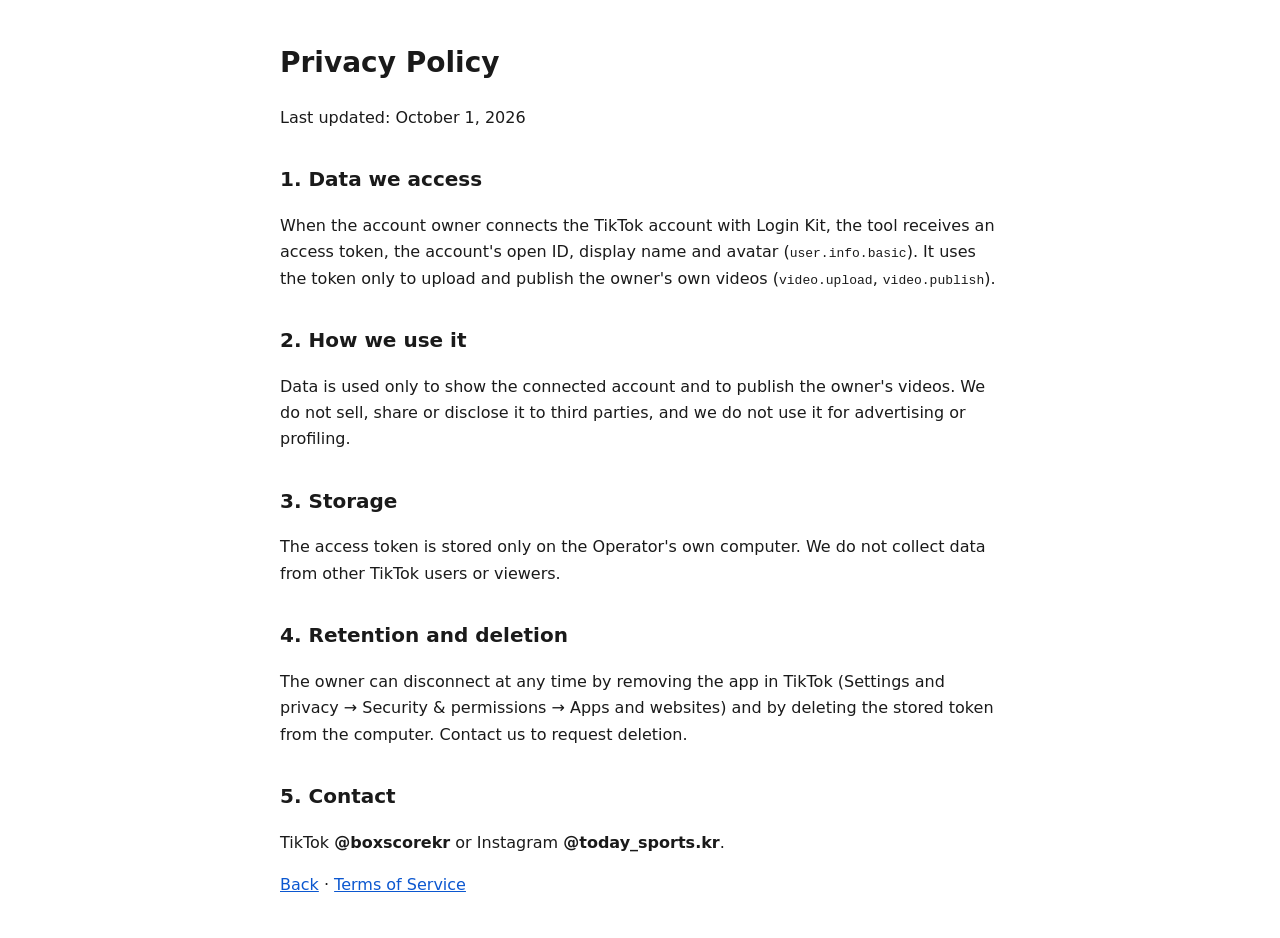
==== privacy.html @ e6b6f6a7 "BOXSCORE publisher site (terms, privacy)" ====
<!doctype html><html lang="en"><head><meta charset="utf-8"><meta name="viewport" content="width=device-width,initial-scale=1">
<title>Privacy Policy – BOXSCORE</title><link rel="stylesheet" href="style.css"></head><body>
<h1>Privacy Policy</h1><p>Last updated: October 1, 2026</p>
<h2>1. Data we access</h2><p>When the account owner connects the TikTok account with Login Kit, the tool receives an access token, the account's open ID, display name and avatar (<code>user.info.basic</code>). It uses the token only to upload and publish the owner's own videos (<code>video.upload</code>, <code>video.publish</code>).</p>
<h2>2. How we use it</h2><p>Data is used only to show the connected account and to publish the owner's videos. We do not sell, share or disclose it to third parties, and we do not use it for advertising or profiling.</p>
<h2>3. Storage</h2><p>The access token is stored only on the Operator's own computer. We do not collect data from other TikTok users or viewers.</p>
<h2>4. Retention and deletion</h2><p>The owner can disconnect at any time by removing the app in TikTok (Settings and privacy → Security &amp; permissions → Apps and websites) and by deleting the stored token from the computer. Contact us to request deletion.</p>
<h2>5. Contact</h2><p>TikTok <strong>@boxscorekr</strong> or Instagram <strong>@today_sports.kr</strong>.</p>
<p><a href="index.html">Back</a> · <a href="terms.html">Terms of Service</a></p></body></html>
---- style.css ----
body{font-family:system-ui,-apple-system,Segoe UI,sans-serif;max-width:720px;margin:40px auto;padding:0 20px;line-height:1.65;color:#1a1a1a}
h1{font-size:28px}h2{margin-top:32px;font-size:20px}footer{margin-top:48px;font-size:14px;color:#666}a{color:#0b57d0}
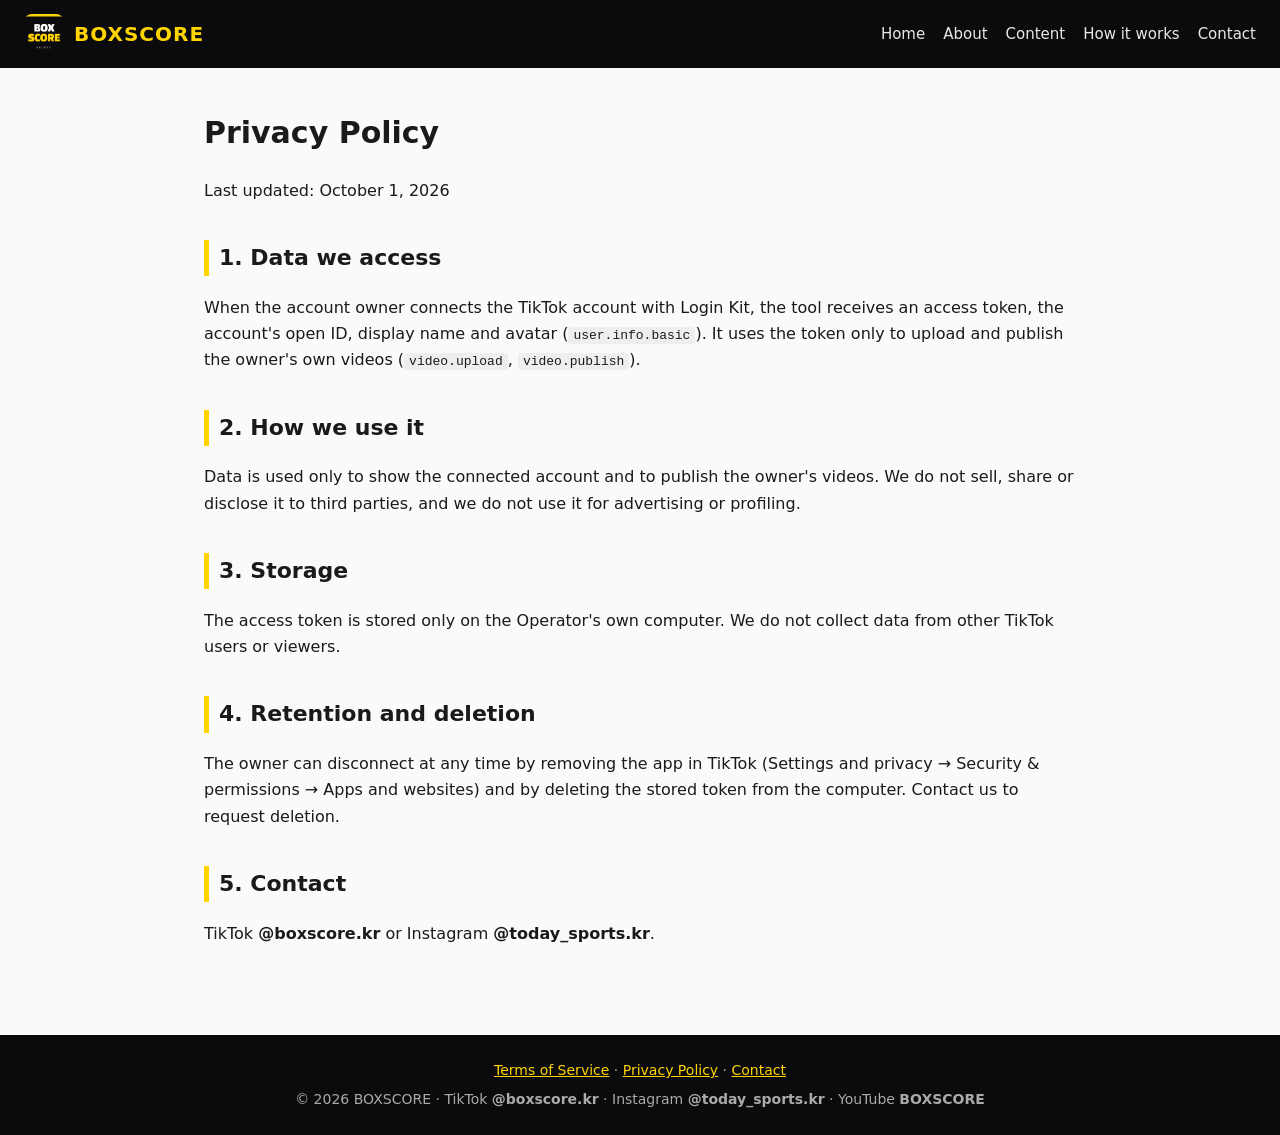
==== commit 04425a9e: "Full multi-page site + consistent app icon/favicon for TikTok app review Co-Authored-By: Claude Sonn" ====
--- a/privacy.html
+++ b/privacy.html
@@ -1,9 +1,14 @@
 <!doctype html><html lang="en"><head><meta charset="utf-8"><meta name="viewport" content="width=device-width,initial-scale=1">
-<title>Privacy Policy – BOXSCORE</title><link rel="stylesheet" href="style.css"></head><body>
-<h1>Privacy Policy</h1><p>Last updated: October 1, 2026</p>
+<title>Privacy Policy – BOXSCORE</title><meta name="description" content="Privacy Policy – BOXSCORE">
+<link rel="icon" type="image/png" sizes="48x48" href="favicon-48.png"><link rel="icon" type="image/png" sizes="256x256" href="icon-256.png"><link rel="apple-touch-icon" href="icon-256.png">
+<meta property="og:title" content="Privacy Policy – BOXSCORE"><meta property="og:image" content="app-icon-1024.png"><meta property="og:type" content="website">
+<link rel="stylesheet" href="style.css"></head><body>
+<header><a class="brand" href="index.html"><img src="icon-256.png" width="40" height="40" alt="BOXSCORE app icon"><span>BOXSCORE</span></a>
+<nav><a href="index.html">Home</a><a href="about.html">About</a><a href="content.html">Content</a><a href="how-it-works.html">How it works</a><a href="contact.html">Contact</a></nav></header><main><h1>Privacy Policy</h1><p>Last updated: October 1, 2026</p>
 <h2>1. Data we access</h2><p>When the account owner connects the TikTok account with Login Kit, the tool receives an access token, the account's open ID, display name and avatar (<code>user.info.basic</code>). It uses the token only to upload and publish the owner's own videos (<code>video.upload</code>, <code>video.publish</code>).</p>
 <h2>2. How we use it</h2><p>Data is used only to show the connected account and to publish the owner's videos. We do not sell, share or disclose it to third parties, and we do not use it for advertising or profiling.</p>
 <h2>3. Storage</h2><p>The access token is stored only on the Operator's own computer. We do not collect data from other TikTok users or viewers.</p>
 <h2>4. Retention and deletion</h2><p>The owner can disconnect at any time by removing the app in TikTok (Settings and privacy → Security &amp; permissions → Apps and websites) and by deleting the stored token from the computer. Contact us to request deletion.</p>
-<h2>5. Contact</h2><p>TikTok <strong>@boxscorekr</strong> or Instagram <strong>@today_sports.kr</strong>.</p>
-<p><a href="index.html">Back</a> · <a href="terms.html">Terms of Service</a></p></body></html>
+<h2>5. Contact</h2><p>TikTok <strong>@boxscore.kr</strong> or Instagram <strong>@today_sports.kr</strong>.</p>
+</main><footer><div class="fl"><a href="terms.html">Terms of Service</a> · <a href="privacy.html">Privacy Policy</a> · <a href="contact.html">Contact</a></div>
+<div>© 2026 BOXSCORE · TikTok <strong>@boxscore.kr</strong> · Instagram <strong>@today_sports.kr</strong> · YouTube <strong>BOXSCORE</strong></div></footer></body></html>
--- a/style.css
+++ b/style.css
@@ -1,2 +1,11 @@
-body{font-family:system-ui,-apple-system,Segoe UI,sans-serif;max-width:720px;margin:40px auto;padding:0 20px;line-height:1.65;color:#1a1a1a}
-h1{font-size:28px}h2{margin-top:32px;font-size:20px}footer{margin-top:48px;font-size:14px;color:#666}a{color:#0b57d0}
+*{box-sizing:border-box}body{font-family:system-ui,-apple-system,"Segoe UI","Noto Sans KR",sans-serif;margin:0;line-height:1.65;color:#1a1a1a;background:#fafafa}
+header{display:flex;align-items:center;justify-content:space-between;flex-wrap:wrap;gap:12px;padding:14px 24px;background:#0b0b0d}
+.brand{display:flex;align-items:center;gap:10px;color:#FFD400;text-decoration:none;font-weight:800;font-size:20px;letter-spacing:1px}.brand img{border-radius:8px}
+nav a{color:#e8e8e8;text-decoration:none;margin-left:18px;font-size:15px}nav a:hover{color:#FFD400}
+main{max-width:920px;margin:0 auto;padding:32px 24px}h1{font-size:30px;margin-top:8px}h2{margin-top:36px;font-size:22px;border-left:5px solid #FFD400;padding-left:10px}
+.hero{text-align:center;padding:24px 0 8px}.hero-icon{border-radius:28px}.lead{font-size:18px;color:#333}
+.btn{display:inline-block;background:#FFD400;color:#111;padding:11px 20px;border-radius:8px;text-decoration:none;font-weight:700;margin:6px 4px}.btn.alt{background:#111;color:#FFD400}
+.grid{display:grid;grid-template-columns:repeat(auto-fit,minmax(300px,1fr));gap:16px}
+.card{background:#fff;border:1px solid #e3e3e3;border-radius:12px;padding:6px 18px 12px}.card h3{margin:12px 0 6px}
+.steps li{margin:8px 0}.links{list-style:none;padding:0}.links li{padding:6px 0;border-bottom:1px solid #eee}
+footer{margin-top:40px;padding:24px;background:#0b0b0d;color:#aaa;text-align:center;font-size:14px}footer a{color:#FFD400}footer .fl{margin-bottom:6px}a{color:#0b57d0}code{background:#eee;padding:1px 5px;border-radius:4px}
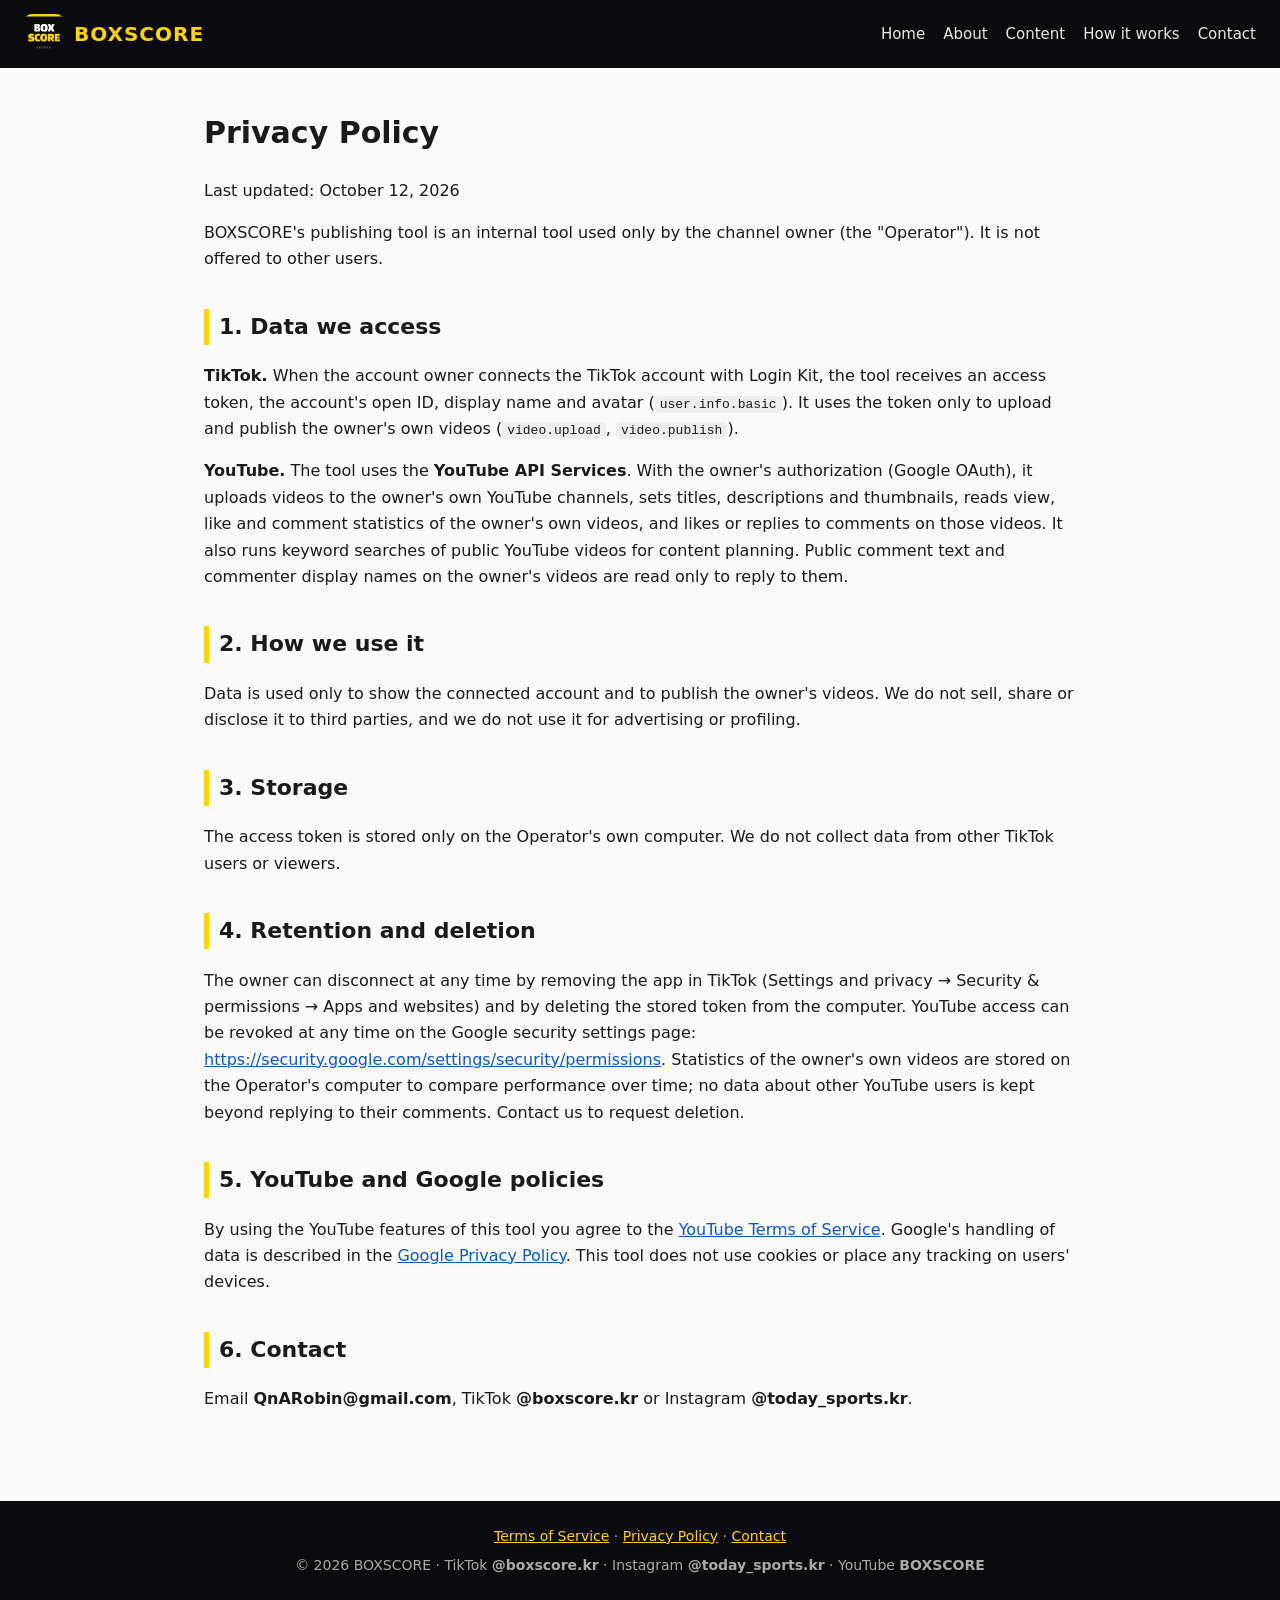
==== commit fcc68b0d: "Add YouTube API Services disclosures to privacy policy, terms and home page Co-Authored-By: Claude O" ====
--- a/privacy.html
+++ b/privacy.html
@@ -4,11 +4,14 @@
 <meta property="og:title" content="Privacy Policy – BOXSCORE"><meta property="og:image" content="app-icon-1024.png"><meta property="og:type" content="website">
 <link rel="stylesheet" href="style.css"></head><body>
 <header><a class="brand" href="index.html"><img src="icon-256.png" width="40" height="40" alt="BOXSCORE app icon"><span>BOXSCORE</span></a>
-<nav><a href="index.html">Home</a><a href="about.html">About</a><a href="content.html">Content</a><a href="how-it-works.html">How it works</a><a href="contact.html">Contact</a></nav></header><main><h1>Privacy Policy</h1><p>Last updated: October 1, 2026</p>
-<h2>1. Data we access</h2><p>When the account owner connects the TikTok account with Login Kit, the tool receives an access token, the account's open ID, display name and avatar (<code>user.info.basic</code>). It uses the token only to upload and publish the owner's own videos (<code>video.upload</code>, <code>video.publish</code>).</p>
+<nav><a href="index.html">Home</a><a href="about.html">About</a><a href="content.html">Content</a><a href="how-it-works.html">How it works</a><a href="contact.html">Contact</a></nav></header><main><h1>Privacy Policy</h1><p>Last updated: October 12, 2026</p>
+<p>BOXSCORE's publishing tool is an internal tool used only by the channel owner (the "Operator"). It is not offered to other users.</p>
+<h2>1. Data we access</h2><p><strong>TikTok.</strong> When the account owner connects the TikTok account with Login Kit, the tool receives an access token, the account's open ID, display name and avatar (<code>user.info.basic</code>). It uses the token only to upload and publish the owner's own videos (<code>video.upload</code>, <code>video.publish</code>).</p>
+<p><strong>YouTube.</strong> The tool uses the <strong>YouTube API Services</strong>. With the owner's authorization (Google OAuth), it uploads videos to the owner's own YouTube channels, sets titles, descriptions and thumbnails, reads view, like and comment statistics of the owner's own videos, and likes or replies to comments on those videos. It also runs keyword searches of public YouTube videos for content planning. Public comment text and commenter display names on the owner's videos are read only to reply to them.</p>
 <h2>2. How we use it</h2><p>Data is used only to show the connected account and to publish the owner's videos. We do not sell, share or disclose it to third parties, and we do not use it for advertising or profiling.</p>
 <h2>3. Storage</h2><p>The access token is stored only on the Operator's own computer. We do not collect data from other TikTok users or viewers.</p>
-<h2>4. Retention and deletion</h2><p>The owner can disconnect at any time by removing the app in TikTok (Settings and privacy → Security &amp; permissions → Apps and websites) and by deleting the stored token from the computer. Contact us to request deletion.</p>
-<h2>5. Contact</h2><p>TikTok <strong>@boxscore.kr</strong> or Instagram <strong>@today_sports.kr</strong>.</p>
+<h2>4. Retention and deletion</h2><p>The owner can disconnect at any time by removing the app in TikTok (Settings and privacy → Security &amp; permissions → Apps and websites) and by deleting the stored token from the computer. YouTube access can be revoked at any time on the Google security settings page: <a href="https://security.google.com/settings/security/permissions">https://security.google.com/settings/security/permissions</a>. Statistics of the owner's own videos are stored on the Operator's computer to compare performance over time; no data about other YouTube users is kept beyond replying to their comments. Contact us to request deletion.</p>
+<h2>5. YouTube and Google policies</h2><p>By using the YouTube features of this tool you agree to the <a href="https://www.youtube.com/t/terms">YouTube Terms of Service</a>. Google's handling of data is described in the <a href="https://policies.google.com/privacy">Google Privacy Policy</a>. This tool does not use cookies or place any tracking on users' devices.</p>
+<h2>6. Contact</h2><p>Email <strong>QnARobin@gmail.com</strong>, TikTok <strong>@boxscore.kr</strong> or Instagram <strong>@today_sports.kr</strong>.</p>
 </main><footer><div class="fl"><a href="terms.html">Terms of Service</a> · <a href="privacy.html">Privacy Policy</a> · <a href="contact.html">Contact</a></div>
 <div>© 2026 BOXSCORE · TikTok <strong>@boxscore.kr</strong> · Instagram <strong>@today_sports.kr</strong> · YouTube <strong>BOXSCORE</strong></div></footer></body></html>
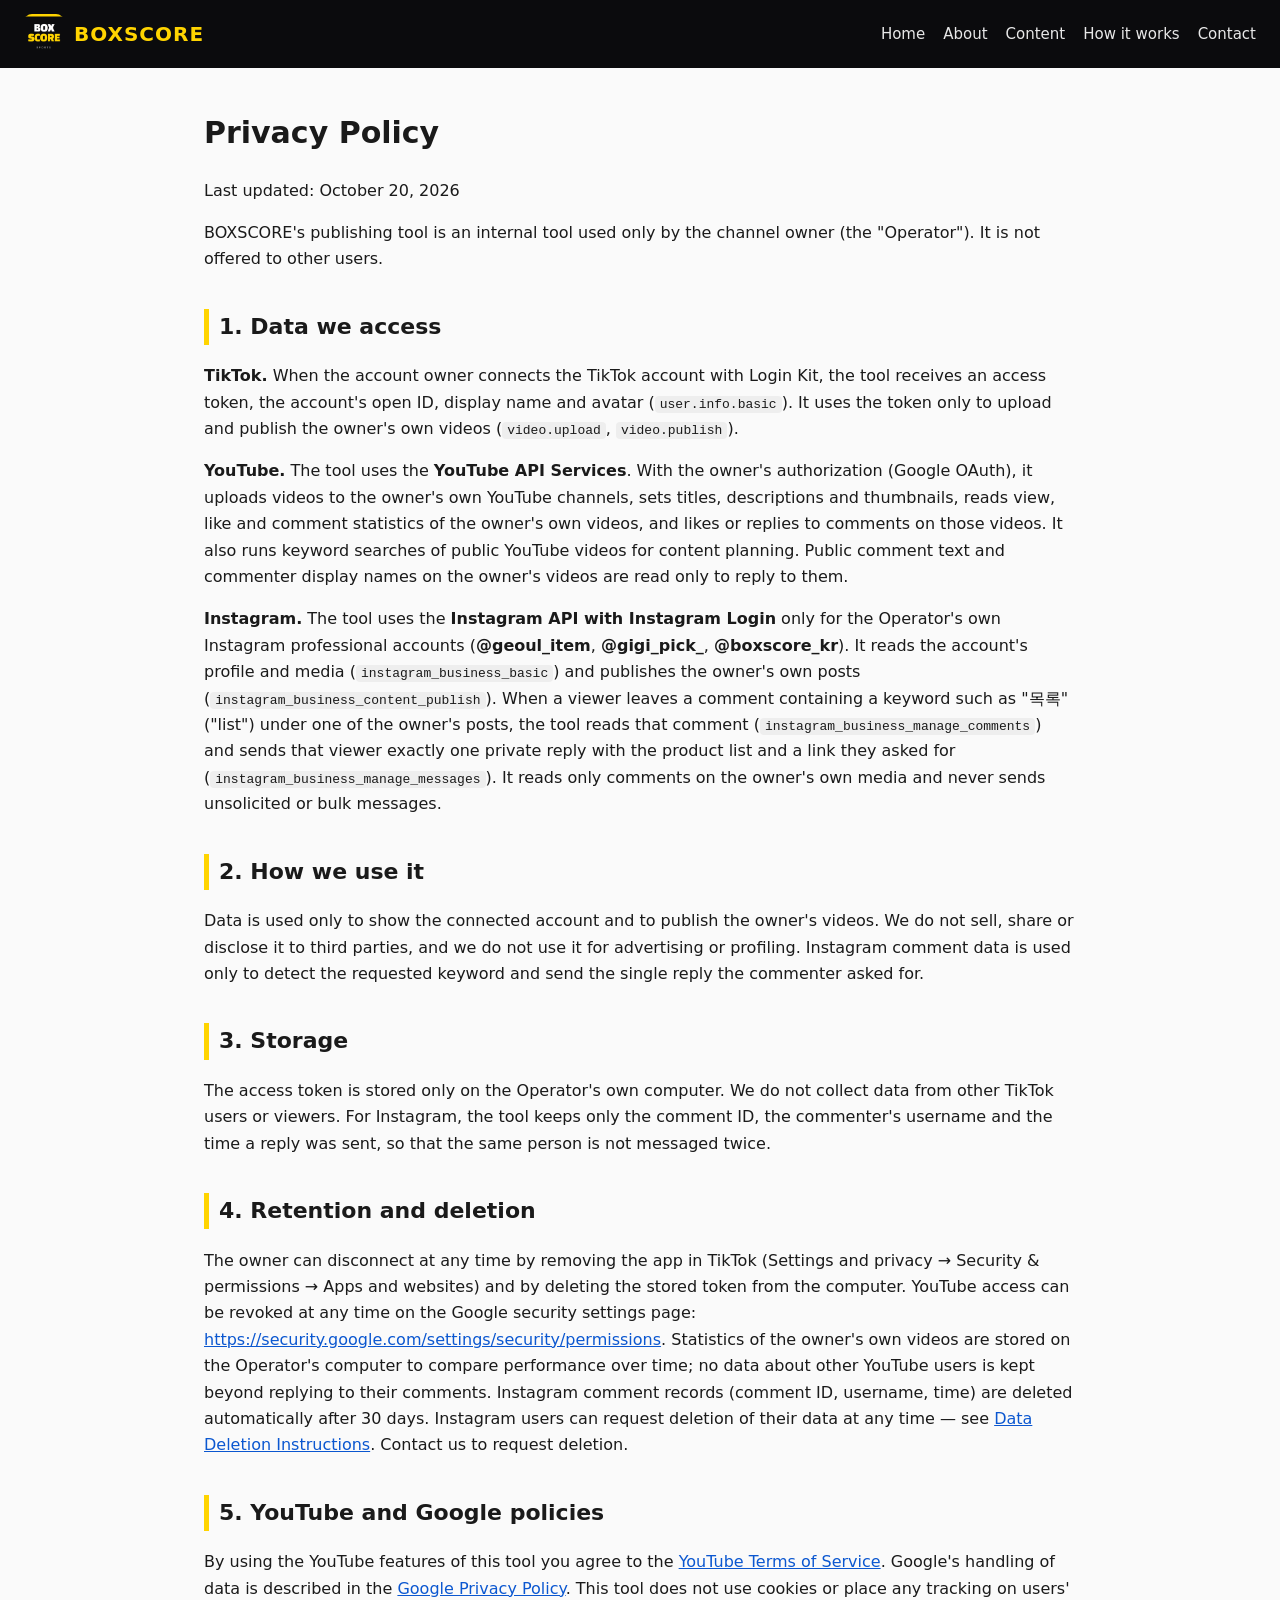
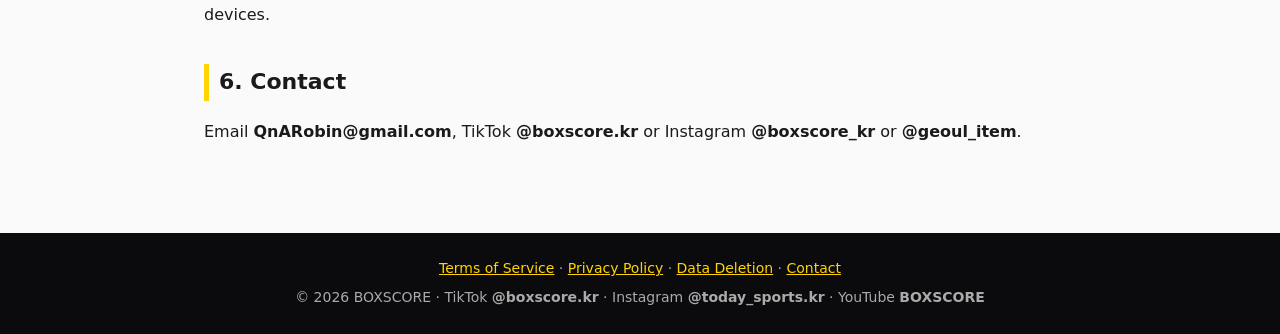
==== commit 7daf7808: "Add Instagram API disclosures and data deletion instructions page Co-Authored-By: Claude Opus 5.5 <n" ====
--- a/privacy.html
+++ b/privacy.html
@@ -4,14 +4,15 @@
 <meta property="og:title" content="Privacy Policy – BOXSCORE"><meta property="og:image" content="app-icon-1024.png"><meta property="og:type" content="website">
 <link rel="stylesheet" href="style.css"></head><body>
 <header><a class="brand" href="index.html"><img src="icon-256.png" width="40" height="40" alt="BOXSCORE app icon"><span>BOXSCORE</span></a>
-<nav><a href="index.html">Home</a><a href="about.html">About</a><a href="content.html">Content</a><a href="how-it-works.html">How it works</a><a href="contact.html">Contact</a></nav></header><main><h1>Privacy Policy</h1><p>Last updated: October 12, 2026</p>
+<nav><a href="index.html">Home</a><a href="about.html">About</a><a href="content.html">Content</a><a href="how-it-works.html">How it works</a><a href="contact.html">Contact</a></nav></header><main><h1>Privacy Policy</h1><p>Last updated: October 20, 2026</p>
 <p>BOXSCORE's publishing tool is an internal tool used only by the channel owner (the "Operator"). It is not offered to other users.</p>
 <h2>1. Data we access</h2><p><strong>TikTok.</strong> When the account owner connects the TikTok account with Login Kit, the tool receives an access token, the account's open ID, display name and avatar (<code>user.info.basic</code>). It uses the token only to upload and publish the owner's own videos (<code>video.upload</code>, <code>video.publish</code>).</p>
 <p><strong>YouTube.</strong> The tool uses the <strong>YouTube API Services</strong>. With the owner's authorization (Google OAuth), it uploads videos to the owner's own YouTube channels, sets titles, descriptions and thumbnails, reads view, like and comment statistics of the owner's own videos, and likes or replies to comments on those videos. It also runs keyword searches of public YouTube videos for content planning. Public comment text and commenter display names on the owner's videos are read only to reply to them.</p>
-<h2>2. How we use it</h2><p>Data is used only to show the connected account and to publish the owner's videos. We do not sell, share or disclose it to third parties, and we do not use it for advertising or profiling.</p>
-<h2>3. Storage</h2><p>The access token is stored only on the Operator's own computer. We do not collect data from other TikTok users or viewers.</p>
-<h2>4. Retention and deletion</h2><p>The owner can disconnect at any time by removing the app in TikTok (Settings and privacy → Security &amp; permissions → Apps and websites) and by deleting the stored token from the computer. YouTube access can be revoked at any time on the Google security settings page: <a href="https://security.google.com/settings/security/permissions">https://security.google.com/settings/security/permissions</a>. Statistics of the owner's own videos are stored on the Operator's computer to compare performance over time; no data about other YouTube users is kept beyond replying to their comments. Contact us to request deletion.</p>
+<p><strong>Instagram.</strong> The tool uses the <strong>Instagram API with Instagram Login</strong> only for the Operator's own Instagram professional accounts (<strong>@geoul_item</strong>, <strong>@gigi_pick_</strong>, <strong>@boxscore_kr</strong>). It reads the account's profile and media (<code>instagram_business_basic</code>) and publishes the owner's own posts (<code>instagram_business_content_publish</code>). When a viewer leaves a comment containing a keyword such as "목록" ("list") under one of the owner's posts, the tool reads that comment (<code>instagram_business_manage_comments</code>) and sends that viewer exactly one private reply with the product list and a link they asked for (<code>instagram_business_manage_messages</code>). It reads only comments on the owner's own media and never sends unsolicited or bulk messages.</p>
+<h2>2. How we use it</h2><p>Data is used only to show the connected account and to publish the owner's videos. We do not sell, share or disclose it to third parties, and we do not use it for advertising or profiling. Instagram comment data is used only to detect the requested keyword and send the single reply the commenter asked for.</p>
+<h2>3. Storage</h2><p>The access token is stored only on the Operator's own computer. We do not collect data from other TikTok users or viewers. For Instagram, the tool keeps only the comment ID, the commenter's username and the time a reply was sent, so that the same person is not messaged twice.</p>
+<h2>4. Retention and deletion</h2><p>The owner can disconnect at any time by removing the app in TikTok (Settings and privacy → Security &amp; permissions → Apps and websites) and by deleting the stored token from the computer. YouTube access can be revoked at any time on the Google security settings page: <a href="https://security.google.com/settings/security/permissions">https://security.google.com/settings/security/permissions</a>. Statistics of the owner's own videos are stored on the Operator's computer to compare performance over time; no data about other YouTube users is kept beyond replying to their comments. Instagram comment records (comment ID, username, time) are deleted automatically after 30 days. Instagram users can request deletion of their data at any time — see <a href="data-deletion.html">Data Deletion Instructions</a>. Contact us to request deletion.</p>
 <h2>5. YouTube and Google policies</h2><p>By using the YouTube features of this tool you agree to the <a href="https://www.youtube.com/t/terms">YouTube Terms of Service</a>. Google's handling of data is described in the <a href="https://policies.google.com/privacy">Google Privacy Policy</a>. This tool does not use cookies or place any tracking on users' devices.</p>
-<h2>6. Contact</h2><p>Email <strong>QnARobin@gmail.com</strong>, TikTok <strong>@boxscore.kr</strong> or Instagram <strong>@today_sports.kr</strong>.</p>
-</main><footer><div class="fl"><a href="terms.html">Terms of Service</a> · <a href="privacy.html">Privacy Policy</a> · <a href="contact.html">Contact</a></div>
+<h2>6. Contact</h2><p>Email <strong>QnARobin@gmail.com</strong>, TikTok <strong>@boxscore.kr</strong> or Instagram <strong>@boxscore_kr</strong> or <strong>@geoul_item</strong>.</p>
+</main><footer><div class="fl"><a href="terms.html">Terms of Service</a> · <a href="privacy.html">Privacy Policy</a> · <a href="data-deletion.html">Data Deletion</a> · <a href="contact.html">Contact</a></div>
 <div>© 2026 BOXSCORE · TikTok <strong>@boxscore.kr</strong> · Instagram <strong>@today_sports.kr</strong> · YouTube <strong>BOXSCORE</strong></div></footer></body></html>
